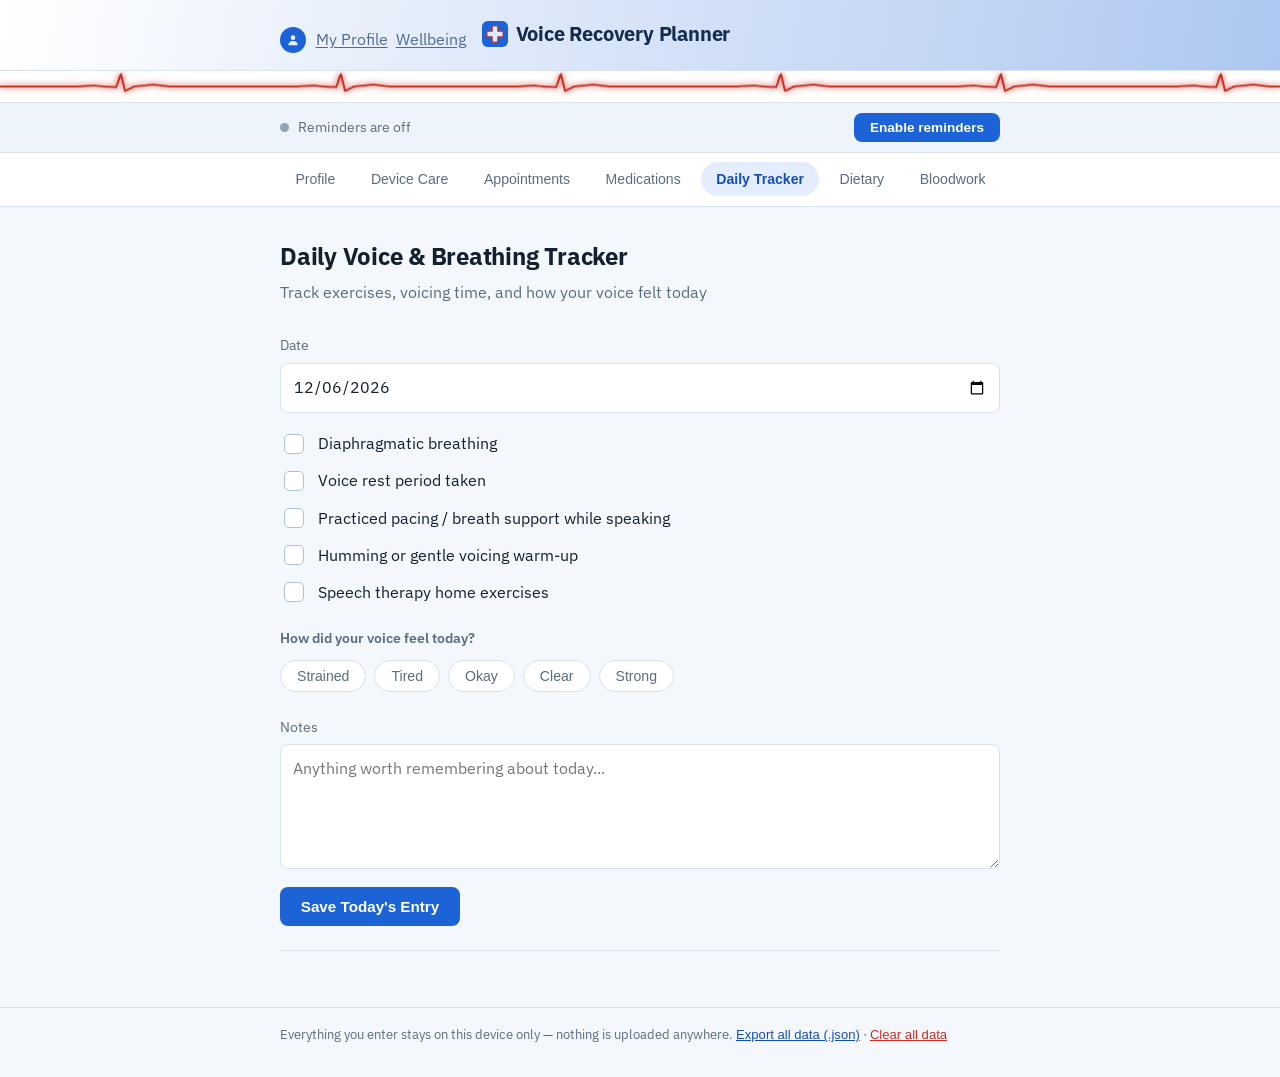
==== voice-recovery-planner/index.html @ 9cb88e2d "Remove personal name from header — this is a multi-user product Mirrors the same change in the stand" ====
<!doctype html>
<html lang="en">
<head>
<meta charset="UTF-8">
<meta name="viewport" content="width=device-width, initial-scale=1.0">
<title>Voice Recovery Planner</title>
<meta name="description" content="A daily companion app for life after laryngectomy — voice tracking, device care, appointments, medications, and recovery milestones.">
<link rel="icon" type="image/svg+xml" href="favicon.svg">
<link rel="preconnect" href="https://fonts.googleapis.com">
<link rel="preconnect" href="https://fonts.gstatic.com" crossorigin>
<link href="https://fonts.googleapis.com/css2?family=IBM+Plex+Mono:wght@400;500;600&family=IBM+Plex+Sans:wght@400;500;600;700&display=swap" rel="stylesheet">
<link rel="stylesheet" href="style.css?v=16">
</head>
<body>

<header class="app-header">
  <div class="wrap">
    <div class="profile-lockup">
      <button class="avatar profile-nav-link" data-jump="profile" aria-label="My Profile">
        <svg width="14" height="14" viewBox="0 0 24 24" aria-hidden="true">
          <circle cx="12" cy="8" r="4" fill="currentColor"/>
          <path d="M4,21 C4,16 7.5,13.5 12,13.5 C16.5,13.5 20,16 20,21" fill="currentColor"/>
        </svg>
      </button>
      <nav class="profile-nav">
        <button class="profile-nav-link" data-jump="profile">My Profile</button>
        <button class="profile-nav-link" data-jump="wellbeing">Wellbeing</button>
      </nav>
    </div>
    <span class="logo-lockup">
      <svg width="26" height="26" viewBox="0 0 64 64" aria-hidden="true">
        <rect width="64" height="64" rx="14" fill="var(--accent)"/>
        <path d="M25,12 H39 V25 H52 V39 H39 V52 H25 V39 H12 V25 H25 Z"
              fill="#ffffff" stroke="var(--heartbeat)" stroke-width="3" stroke-linejoin="round"/>
      </svg>
      <span class="title">Voice Recovery Planner</span>
    </span>
  </div>
</header>
<canvas id="ecg-canvas"></canvas>

<div class="reminders-bar">
  <div class="wrap">
    <span class="status-line">
      <span id="reminders-dot" class="status-dot"></span>
      <span id="reminders-status">Reminders are off</span>
    </span>
    <button id="reminders-toggle" class="save-btn small">Enable reminders</button>
  </div>
</div>

<nav class="tabs">
  <div class="wrap tabs-scroll">
    <button class="tab" data-tab="profile">Profile</button>
    <button class="tab" data-tab="device">Device Care</button>
    <button class="tab" data-tab="appointments">Appointments</button>
    <button class="tab" data-tab="medications">Medications</button>
    <button class="tab active" data-tab="daily">Daily Tracker</button>
    <button class="tab" data-tab="dietary">Dietary</button>
    <button class="tab" data-tab="bloodwork">Bloodwork</button>
    <button class="tab" data-tab="journal">Symptom Journal</button>
    <button class="tab" data-tab="wellbeing">Wellbeing</button>
    <button class="tab" data-tab="milestones">Milestones</button>
    <button class="tab" data-tab="caregiver">Caregiver Log</button>
    <button class="tab" data-tab="tracking">Tracking</button>
  </div>
</nav>

<main class="wrap">

  <!-- PROFILE -->
  <section id="profile" class="panel">
    <h2>Profile</h2>
    <p class="subtitle">Background info worth having on hand — for new providers, or for you to look back on</p>

    <label class="field">Name <span class="field-optional">(optional — only used on the printed report)</span>
      <input type="text" id="profile-name" placeholder="Your name">
    </label>

    <p class="field-label">What led to your voice loss?</p>
    <div class="pill-group" id="profile-cause" data-group="profile-cause">
      <button data-value="Total Laryngectomy">Total Laryngectomy</button>
      <button data-value="Partial Laryngectomy">Partial Laryngectomy</button>
      <button data-value="Tracheostomy only">Tracheostomy only</button>
      <button data-value="Vocal Cord Paralysis">Vocal Cord Paralysis</button>
      <button data-value="Glossectomy / Oral Cancer Surgery">Glossectomy / Oral Cancer Surgery</button>
      <button data-value="ALS / Neurological">ALS / Neurological</button>
      <button data-value="Other">Other</button>
    </div>

    <label class="field">Diagnosis date
      <input type="date" id="profile-diagnosis-date">
    </label>
    <label class="field">Surgery / procedure date
      <input type="date" id="profile-surgery-date">
    </label>
    <label class="field">Tracheostomy date <span class="field-optional">(if different from surgery date)</span>
      <input type="date" id="profile-tracheostomy-date">
    </label>

    <p class="field-label">Current primary way you communicate</p>
    <div class="pill-group" id="profile-communication" data-group="profile-communication">
      <button data-value="Voice device (TEP)">Voice device (TEP)</button>
      <button data-value="Electrolarynx">Electrolarynx</button>
      <button data-value="Esophageal Speech">Esophageal Speech</button>
      <button data-value="ASL">ASL</button>
      <button data-value="Writing / notes app">Writing / notes app</button>
      <button data-value="Text-to-speech app">Text-to-speech app</button>
      <button data-value="Gestures">Gestures</button>
      <button data-value="Still learning">Still learning</button>
      <button data-value="Other">Other</button>
    </div>

    <label class="field">ENT / surgeon name &amp; phone
      <input type="text" id="profile-ent" placeholder="Dr. name, phone number">
    </label>
    <label class="field">Speech-language pathologist (SLP) name &amp; phone
      <input type="text" id="profile-slp" placeholder="Name, phone number">
    </label>
    <label class="field">Anything else your care team should know
      <textarea id="profile-notes" rows="4" placeholder="Allergies, other conditions, anything a new provider should know right away..."></textarea>
    </label>
    <button class="save-btn" data-save="profile">Save Profile</button>
  </section>

  <!-- DAILY VOICE & BREATHING TRACKER -->
  <section id="daily" class="panel active">
    <h2>Daily Voice &amp; Breathing Tracker</h2>
    <p class="subtitle">Track exercises, voicing time, and how your voice felt today</p>
    <label class="field">Date
      <input type="date" id="daily-date">
    </label>
    <div class="checklist" id="daily-checklist">
      <label><input type="checkbox" data-key="daily-diaphragmatic"> Diaphragmatic breathing</label>
      <label><input type="checkbox" data-key="daily-restperiod"> Voice rest period taken</label>
      <label><input type="checkbox" data-key="daily-pacing"> Practiced pacing / breath support while speaking</label>
      <label><input type="checkbox" data-key="daily-humming"> Humming or gentle voicing warm-up</label>
      <label><input type="checkbox" data-key="daily-therapy"> Speech therapy home exercises</label>
    </div>
    <p class="field-label">How did your voice feel today?</p>
    <div class="pill-group" id="daily-scale" data-group="daily-feel">
      <button data-value="Strained">Strained</button>
      <button data-value="Tired">Tired</button>
      <button data-value="Okay">Okay</button>
      <button data-value="Clear">Clear</button>
      <button data-value="Strong">Strong</button>
    </div>
    <label class="field">Notes
      <textarea id="daily-notes" rows="4" placeholder="Anything worth remembering about today..."></textarea>
    </label>
    <button class="save-btn" data-save="daily">Save Today's Entry</button>
    <div class="history" id="daily-history"></div>
  </section>

  <!-- DEVICE CARE SCHEDULE -->
  <section id="device" class="panel">
    <h2>Voice Device Care Schedule</h2>
    <p class="subtitle">Daily cleaning, weekly refurbishing, and resupply — never miss a step</p>

    <p class="field-label">Which device(s) do you use?</p>
    <div class="checklist" id="device-type-checklist">
      <label><input type="checkbox" data-key="devicetype-laryngectomy"> Laryngectomy (stoma / HME)</label>
      <label><input type="checkbox" data-key="devicetype-tep"> TEP (voice prosthesis)</label>
      <label><input type="checkbox" data-key="devicetype-avavoice"> Ava Voice</label>
      <label><input type="checkbox" data-key="devicetype-mira"> Mira</label>
    </div>

    <div class="card">
      <h3>Today</h3>
      <label><input type="checkbox" id="device-cleaned-today"> Cleaned overnight (before bed)</label>
    </div>

    <div class="card">
      <h3>This Week</h3>
      <div class="week-grid" id="device-week"></div>
    </div>

    <div class="card">
      <h3>Every 6 Months</h3>
      <label class="field">Last resupply ordered
        <input type="date" id="device-last-resupply">
      </label>
      <label class="field">Next resupply due
        <input type="date" id="device-next-resupply">
      </label>
    </div>

    <div class="card">
      <h3>Membrane Replacement (Ava Voice / Mira)</h3>
      <label class="field">Last replaced
        <input type="date" id="device-last-membrane">
      </label>
      <label class="field">Next due
        <input type="date" id="device-next-membrane">
      </label>
    </div>

    <div class="card">
      <h3>Unit Replacement (Ava Voice / Mira)</h3>
      <label class="field">Last replaced
        <input type="date" id="device-last-unit">
      </label>
      <label class="field">Next due
        <input type="date" id="device-next-unit">
      </label>
    </div>

    <label class="field">Device issue notes
      <textarea id="device-notes" rows="4" placeholder="Any issues with the device this week..."></textarea>
    </label>
    <button class="save-btn" data-save="device">Save</button>
  </section>

  <!-- DIETARY -->
  <section id="dietary" class="panel">
    <h2>Dietary</h2>
    <p class="subtitle">Track how you're getting nutrition today — by mouth, feeding tube, or IV</p>
    <label class="field">Date
      <input type="date" id="dietary-date">
    </label>
    <p class="field-label">Feeding method today</p>
    <div class="checklist" id="dietary-checklist">
      <label><input type="checkbox" data-key="dietary-mouth"> Feeding by mouth</label>
      <label><input type="checkbox" data-key="dietary-tube"> Feeding tube</label>
      <label><input type="checkbox" data-key="dietary-iv"> IV</label>
    </div>
    <label class="field">Notes (what/how much, tolerance, any issues)
      <textarea id="dietary-notes" rows="4" placeholder="What you ate or how feeding went today..."></textarea>
    </label>
    <button class="save-btn" data-save="dietary">Save Today's Entry</button>
    <div class="history" id="dietary-history"></div>
  </section>

  <!-- BLOODWORK -->
  <section id="bloodwork" class="panel">
    <h2>Bloodwork Tracking</h2>
    <p class="subtitle">Focused on anemia and vitamin/mineral/kidney (renal) function</p>
    <p class="field-label">Common tests worth asking your doctor about</p>
    <div class="checklist" id="bloodwork-checklist">
      <label><input type="checkbox" data-key="bloodwork-hgb"> Hemoglobin / Hematocrit (anemia)</label>
      <label><input type="checkbox" data-key="bloodwork-iron"> Iron / Ferritin</label>
      <label><input type="checkbox" data-key="bloodwork-b12"> Vitamin B12 / Folate</label>
      <label><input type="checkbox" data-key="bloodwork-vitd"> Vitamin D</label>
      <label><input type="checkbox" data-key="bloodwork-calcmag"> Calcium / Magnesium / Zinc</label>
      <label><input type="checkbox" data-key="bloodwork-renal"> Creatinine / eGFR / BUN (kidney/renal function)</label>
      <label><input type="checkbox" data-key="bloodwork-electrolytes"> Potassium / Sodium</label>
    </div>
    <table class="log-table" id="bloodwork-table">
      <thead><tr><th>Date</th><th>Test</th><th>Result</th><th>Normal range</th><th>Notes</th><th></th></tr></thead>
      <tbody></tbody>
    </table>
    <button class="add-row-btn" data-add="bloodwork">+ Add result</button>
  </section>

  <!-- APPOINTMENTS -->
  <section id="appointments" class="panel">
    <h2>Appointment Tracker</h2>
    <p class="subtitle">ENT, oncology, speech-language pathology, and primary care</p>
    <table class="log-table" id="appointments-table">
      <thead><tr><th>Date</th><th>Provider / Type</th><th>Reason</th><th>Follow-up?</th><th></th></tr></thead>
      <tbody></tbody>
    </table>
    <button class="add-row-btn" data-add="appointments">+ Add appointment</button>
  </section>

  <!-- MEDICATIONS -->
  <section id="medications" class="panel">
    <h2>Medication Log</h2>
    <p class="subtitle">Track what you take, when, and any side effects</p>
    <table class="log-table" id="medications-table">
      <thead><tr><th>Medication</th><th>Dose</th><th>Time</th><th>Taken</th><th>Notes</th><th></th></tr></thead>
      <tbody></tbody>
    </table>
    <button class="add-row-btn" data-add="medications">+ Add medication</button>
  </section>

  <!-- SYMPTOM JOURNAL -->
  <section id="journal" class="panel">
    <h2>Symptom &amp; Side-Effect Journal</h2>
    <p class="subtitle">One entry per day — track what you notice and how it changes</p>
    <label class="field">Date
      <input type="date" id="journal-date">
    </label>
    <label class="field">What did you notice?
      <textarea id="journal-noticed" rows="3"></textarea>
    </label>
    <p class="field-label">Severity</p>
    <div class="pill-group" id="journal-severity" data-group="journal-severity">
      <button data-value="Mild">Mild</button>
      <button data-value="Moderate">Moderate</button>
      <button data-value="Concerning">Concerning</button>
      <button data-value="Call the doctor">Call the doctor</button>
    </div>
    <label class="field">What helped?
      <textarea id="journal-helped" rows="3"></textarea>
    </label>
    <p class="field-label">Red flags to watch for (per your care team's guidance)</p>
    <div class="checklist">
      <label><input type="checkbox" data-key="journal-flag-1"> Fever, unusual pain, or swelling around the stoma</label>
      <label><input type="checkbox" data-key="journal-flag-2"> Sudden change in breathing or difficulty clearing secretions</label>
      <label><input type="checkbox" data-key="journal-flag-3"> Signs of infection or bleeding</label>
    </div>
    <button class="save-btn" data-save="journal">Save Entry</button>
    <div class="history" id="journal-history"></div>
  </section>

  <!-- WELLBEING -->
  <section id="wellbeing" class="panel">
    <h2>Emotional Wellbeing</h2>
    <p class="subtitle">Whatever led here — an accident, cancer, or anything else — adjusting to a new voice or a new life is part of recovery too</p>

    <div class="resource-card">
      <h3>If you're in crisis right now</h3>
      <ul>
        <li><strong>Call or text 988</strong> — Suicide &amp; Crisis Lifeline, free and available 24/7. Texting works when speaking is hard.</li>
        <li><strong>Text HOME to 741741</strong> — Crisis Text Line, 24/7, text-only.</li>
        <li><strong>Call 911</strong> or go to your nearest ER for a medical emergency.</li>
      </ul>
      <h3>More support</h3>
      <ul>
        <li>American Cancer Society 24/7 Helpline — 1-800-227-2345</li>
        <li>CancerCare (free counseling &amp; support groups) — 1-800-813-4673</li>
        <li>NAMI HelpLine (mental health, any cause) — 1-800-950-6264</li>
        <li>WebWhispers — free online community for laryngectomees (webwhispers.org)</li>
        <li>SPOHNC — Support for People with Oral and Head and Neck Cancer (spohnc.org)</li>
      </ul>
      <p class="resource-note">This app doesn't replace professional care. If you're worried, reach out to your care team or one of the resources above.</p>
    </div>

    <label class="field">Date
      <input type="date" id="wellbeing-date">
    </label>

    <p class="field-label">Overall mood today</p>
    <div class="pill-group" id="wellbeing-mood" data-group="wellbeing-mood">
      <button data-value="Struggling">Struggling</button>
      <button data-value="Low">Low</button>
      <button data-value="Okay">Okay</button>
      <button data-value="Good">Good</button>
      <button data-value="Strong">Strong</button>
    </div>

    <p class="field-label">What's weighing on you today?</p>
    <div class="checklist" id="wellbeing-weighing-checklist">
      <label><input type="checkbox" data-key="wellbeing-weighing-isolation"> Isolation or loneliness</label>
      <label><input type="checkbox" data-key="wellbeing-weighing-grief"> Grief about the changes</label>
      <label><input type="checkbox" data-key="wellbeing-weighing-anxiety"> Anxiety about health or scans</label>
      <label><input type="checkbox" data-key="wellbeing-weighing-communication"> Frustration communicating</label>
      <label><input type="checkbox" data-key="wellbeing-weighing-recurrence"> Fear of recurrence</label>
      <label><input type="checkbox" data-key="wellbeing-weighing-bodyimage"> Body image</label>
      <label><input type="checkbox" data-key="wellbeing-weighing-financial"> Financial stress</label>
      <label><input type="checkbox" data-key="wellbeing-weighing-sleep"> Sleep trouble</label>
      <label><input type="checkbox" data-key="wellbeing-weighing-relationship"> Relationship strain</label>
      <label><input type="checkbox" data-key="wellbeing-weighing-other"> Other</label>
    </div>

    <p class="field-label">What helped today?</p>
    <div class="checklist" id="wellbeing-helped-checklist">
      <label><input type="checkbox" data-key="wellbeing-helped-talked"> Talked with someone</label>
      <label><input type="checkbox" data-key="wellbeing-helped-group"> Support group</label>
      <label><input type="checkbox" data-key="wellbeing-helped-therapy"> Therapy or counseling</label>
      <label><input type="checkbox" data-key="wellbeing-helped-meditation"> Meditation or prayer</label>
      <label><input type="checkbox" data-key="wellbeing-helped-activity"> Physical activity</label>
      <label><input type="checkbox" data-key="wellbeing-helped-creative"> Creative outlet</label>
      <label><input type="checkbox" data-key="wellbeing-helped-rest"> Rest</label>
      <label><input type="checkbox" data-key="wellbeing-helped-outdoors"> Time outdoors</label>
      <label><input type="checkbox" data-key="wellbeing-helped-other"> Other</label>
    </div>

    <label class="field">One good thing about today
      <textarea id="wellbeing-good-thing" rows="2" placeholder="Even something small counts..."></textarea>
    </label>
    <label class="field">Notes
      <textarea id="wellbeing-notes" rows="4" placeholder="Whatever's on your mind..."></textarea>
    </label>

    <p class="field-label">Please check in with your care team or a crisis line above if you notice</p>
    <div class="checklist">
      <label><input type="checkbox" data-key="wellbeing-flag-1"> Thoughts of harming yourself or ending your life</label>
      <label><input type="checkbox" data-key="wellbeing-flag-2"> Overwhelming hopelessness</label>
      <label><input type="checkbox" data-key="wellbeing-flag-3"> Can't get out of bed or function day to day</label>
      <label><input type="checkbox" data-key="wellbeing-flag-4"> Using alcohol or drugs to cope</label>
      <label><input type="checkbox" data-key="wellbeing-flag-5"> Withdrawing from everyone</label>
    </div>

    <button class="save-btn" data-save="wellbeing">Save Entry</button>
    <div class="history" id="wellbeing-history"></div>
  </section>

  <!-- MILESTONES -->
  <section id="milestones" class="panel">
    <h2>Recovery Milestones</h2>
    <p class="subtitle">Recovery isn't linear — mark the wins, however small</p>
    <div class="milestone-list" id="milestone-list"></div>
  </section>

  <!-- CAREGIVER LOG -->
  <section id="caregiver" class="panel">
    <h2>Caregiver Communication Log</h2>
    <p class="subtitle">For the people around you — what works, what to try, what to avoid</p>
    <label class="field">Date
      <input type="date" id="caregiver-date">
    </label>
    <p class="field-label">Communication method used today</p>
    <div class="pill-group" id="caregiver-method" data-group="caregiver-method">
      <button data-value="Voice device">Voice device</button>
      <button data-value="TEP">TEP</button>
      <button data-value="Electrolarynx">Electrolarynx</button>
      <button data-value="Esophageal Speech">Esophageal Speech</button>
      <button data-value="ASL">ASL</button>
      <button data-value="Writing / notes app">Writing / notes app</button>
      <button data-value="Gestures">Gestures</button>
      <button data-value="Text-to-speech app">Text-to-speech app</button>
      <button data-value="Other">Other</button>
    </div>
    <label class="field">What worked well this week
      <textarea id="caregiver-worked" rows="3"></textarea>
    </label>
    <label class="field">What was frustrating or hard to communicate
      <textarea id="caregiver-hard" rows="3"></textarea>
    </label>
    <label class="field">One thing to try differently next week
      <textarea id="caregiver-try" rows="3"></textarea>
    </label>
    <button class="save-btn" data-save="caregiver">Save Entry</button>
    <div class="history" id="caregiver-history"></div>
  </section>

  <!-- TRACKING -->
  <section id="tracking" class="panel">
    <h2>Tracking &amp; Reports</h2>
    <p class="subtitle">A visual summary of everything you've logged — built to share with your SLP or care team</p>

    <div class="profile-summary" id="tracking-profile"></div>

    <div class="stat-tiles" id="tracking-stats"></div>

    <div class="chart-card">
      <h3>Voice quality — last 14 entries</h3>
      <div class="chart-wrap" id="chart-voice"></div>
      <details class="chart-table"><summary>View as table</summary><div id="chart-voice-table"></div></details>
    </div>

    <div class="chart-card">
      <h3>Emotional wellbeing — last 14 entries</h3>
      <div class="chart-wrap" id="chart-wellbeing"></div>
      <details class="chart-table"><summary>View as table</summary><div id="chart-wellbeing-table"></div></details>
    </div>

    <div class="chart-card">
      <h3>Medication adherence</h3>
      <div class="chart-wrap" id="chart-meds"></div>
      <details class="chart-table"><summary>View as table</summary><div id="chart-meds-table"></div></details>
    </div>

    <div class="chart-card">
      <h3>Symptom severity breakdown</h3>
      <div class="chart-wrap" id="chart-severity"></div>
      <details class="chart-table"><summary>View as table</summary><div id="chart-severity-table"></div></details>
    </div>

    <div class="chart-card">
      <h3>Recovery milestones progress</h3>
      <div class="chart-wrap" id="chart-milestones"></div>
      <details class="chart-table"><summary>View as table</summary><div id="chart-milestones-table"></div></details>
    </div>

    <button class="save-btn no-print" id="print-tracking-btn">Print / Save as PDF for your care team</button>
  </section>

</main>

<footer class="app-footer">
  <div class="wrap">
    <p>Everything you enter stays on this device only — nothing is uploaded anywhere.
      <button id="export-btn" class="link-btn">Export all data (.json)</button> ·
      <button id="clear-btn" class="link-btn danger">Clear all data</button>
    </p>
  </div>
</footer>

<script src="ecg.js"></script>
<script src="reminders.js"></script>
<script src="app.js"></script>
<script src="tracking.js"></script>
</body>
</html>
---- voice-recovery-planner/style.css ----
/* ============================================================
   Voice Recovery Planner — clinical patient-app design system
   Grounded in real reference patterns (Apple Health, MyChart,
   Philips/Masimo/Tandem device UI): crisp whites + cool blues,
   a single purposeful accent, color as information not ornament,
   generous plain-language typography, no decorative animation.
   ============================================================ */

:root {
  /* grounds: crisp white, cool light-blue tint */
  --bg: #f4f8fc;
  --panel: #ffffff;
  --panel-raised: #eef4fb;

  /* ink */
  --ink: #12202f;
  --ink-muted: #5a6d80;
  --ink-faint: #93a3b3;

  /* structure */
  --border: #d7e2ee;
  --border-strong: #aec2d6;

  /* accent: single clinical blue, used purposefully */
  --accent: #1b63d6;
  --accent-strong: #144fb0;
  --accent-soft: #e4edfb;
  --accent-glow: rgba(27, 99, 214, 0.4);
  --on-accent: #ffffff;

  /* semantic status — reserved for real state, not decoration */
  --ok: #1b63d6;
  --warn: #b5750f;
  --crit: #c62f22;

  --font-display: "IBM Plex Sans", -apple-system, BlinkMacSystemFont, sans-serif;
  --font-mono: "IBM Plex Mono", ui-monospace, "SF Mono", Menlo, monospace;

  --radius: 10px;

  /* heartbeat mark: fixed red, independent of the interactive accent color,
     always on — this app does not follow system dark mode. */
  --heartbeat: #c62f22;
}

* { box-sizing: border-box; }

::selection {
  background: var(--accent-soft);
  color: var(--ink);
}

body {
  margin: 0;
  font-family: var(--font-display);
  background: var(--bg);
  color: var(--ink);
  line-height: 1.6;
  -webkit-font-smoothing: antialiased;
}

a { color: var(--accent-strong); }

.wrap {
  max-width: 760px;
  margin: 0 auto;
  padding: 0 1.25rem;
}

/* ---------- header ---------- */

.app-header {
  position: relative;
  border-bottom: 1px solid var(--border);
  padding: 1.1rem 0;
  background: var(--panel);
  overflow: hidden;
}

.app-header::after {
  content: "";
  position: absolute;
  inset: 0;
  background: linear-gradient(
    100deg,
    transparent 0%,
    var(--accent-glow) 45%,
    transparent 60%
  );
  background-size: 250% 100%;
  animation: shimmer 10s ease-in-out infinite;
  pointer-events: none;
}

#ecg-canvas {
  display: block;
  width: 100%;
  height: 32px;
  background: var(--panel);
  border-bottom: 1px solid var(--border);
}

@media (prefers-reduced-motion: reduce) {
  .app-header::after { animation: none; }
}

@keyframes shimmer {
  0%, 100% { background-position: 120% 0; }
  50% { background-position: -20% 0; }
}

.app-header .wrap {
  position: relative;
  display: flex;
  align-items: baseline;
  gap: 1rem;
  flex-wrap: wrap;
}

.profile-lockup {
  display: inline-flex;
  align-items: center;
  gap: 0.6rem;
}

.avatar {
  display: inline-flex;
  align-items: center;
  justify-content: center;
  width: 26px;
  height: 26px;
  border-radius: 50%;
  background: var(--accent);
  border: none;
  cursor: pointer;
  flex-shrink: 0;
  padding: 0;
}

.profile-nav {
  display: inline-flex;
  align-items: center;
  gap: 0.5rem;
}

.profile-nav-link {
  background: none;
  border: none;
  color: var(--ink-muted);
  font-size: 0.82rem;
  cursor: pointer;
  padding: 0;
  font: inherit;
  text-decoration: underline;
  text-underline-offset: 2px;
}

.profile-nav-link:hover {
  color: var(--accent-strong);
}

.avatar.profile-nav-link,
.avatar.profile-nav-link:hover {
  background: var(--accent);
  color: var(--on-accent);
  text-decoration: none;
}

.avatar.profile-nav-link:hover {
  background: var(--accent-strong);
}

.logo-lockup {
  display: inline-flex;
  align-items: center;
  gap: 0.5rem;
}

.title {
  font-weight: 700;
  font-size: 1.25rem;
  letter-spacing: -0.01em;
}

/* ---------- reminders bar ---------- */

.reminders-bar {
  background: var(--panel-raised);
  border-bottom: 1px solid var(--border);
}

.reminders-bar .wrap {
  display: flex;
  align-items: center;
  justify-content: space-between;
  gap: 1rem;
  padding: 0.6rem 1.25rem;
  flex-wrap: wrap;
}

.status-line {
  display: inline-flex;
  align-items: center;
  gap: 0.55rem;
}

.status-dot {
  width: 9px;
  height: 9px;
  border-radius: 50%;
  background: var(--ink-faint);
  flex-shrink: 0;
}

.status-dot.active {
  background: var(--accent);
}

#reminders-status {
  font-size: 0.85rem;
  color: var(--ink-muted);
}

/* ---------- tabs ---------- */

.tabs {
  border-bottom: 1px solid var(--border);
  background: var(--panel);
  position: sticky;
  top: 0;
  z-index: 5;
}

.tabs-scroll {
  display: flex;
  gap: 0.3rem;
  overflow-x: auto;
  padding: 0.6rem 1.25rem;
}

.tab {
  flex: 0 0 auto;
  border: 1px solid transparent;
  background: transparent;
  color: var(--ink-muted);
  font-size: 0.88rem;
  font-weight: 500;
  padding: 0.5rem 0.9rem;
  border-radius: 999px;
  cursor: pointer;
  white-space: nowrap;
  transition: color 0.15s, background 0.15s;
}

.tab:hover {
  color: var(--ink);
  background: var(--panel-raised);
}

.tab.active {
  background: var(--accent-soft);
  color: var(--accent-strong);
  font-weight: 600;
}

/* ---------- content ---------- */

main.wrap {
  padding-top: 1.85rem;
  padding-bottom: 2.5rem;
}

.panel { display: none; }
.panel.active { display: block; }

.panel h2 {
  margin: 0 0 0.3rem;
  font-size: 1.5rem;
  letter-spacing: -0.01em;
  text-wrap: balance;
}

.subtitle {
  color: var(--ink-muted);
  margin: 0 0 1.75rem;
  max-width: 46ch;
}

.field-optional {
  font-weight: 400;
  color: var(--ink-faint);
}

.field {
  display: block;
  margin-bottom: 1.1rem;
  font-size: 0.9rem;
  color: var(--ink-muted);
}

.field input, .field textarea {
  display: block;
  width: 100%;
  margin-top: 0.4rem;
  padding: 0.65rem 0.75rem;
  border: 1px solid var(--border);
  border-radius: 8px;
  background: var(--panel);
  color: var(--ink);
  font: inherit;
  font-size: 1rem;
}

.field input[type="date"] {
  font-variant-numeric: tabular-nums;
}

.field input:focus, .field textarea:focus {
  outline: none;
  border-color: var(--accent);
  box-shadow: 0 0 0 3px var(--accent-soft);
}

.field-label {
  font-size: 0.85rem;
  font-weight: 600;
  color: var(--ink-muted);
  margin: 0 0 0.65rem;
}

/* ---------- checklists ---------- */

.checklist {
  display: flex;
  flex-direction: column;
  gap: 0.7rem;
  margin-bottom: 1.4rem;
}

.checklist label {
  display: flex;
  align-items: center;
  gap: 0.7rem;
  font-size: 0.98rem;
}

input[type="checkbox"] {
  appearance: none;
  -webkit-appearance: none;
  width: 20px;
  height: 20px;
  min-width: 20px;
  border: 1.5px solid var(--border-strong);
  border-radius: 5px;
  background: var(--panel);
  cursor: pointer;
  position: relative;
  transition: border-color 0.15s, background 0.15s;
}

input[type="checkbox"]:hover { border-color: var(--accent); }

input[type="checkbox"]:checked {
  background: var(--accent);
  border-color: var(--accent);
}

input[type="checkbox"]:checked::after {
  content: "";
  position: absolute;
  left: 6px;
  top: 2px;
  width: 5px;
  height: 10px;
  border: solid var(--on-accent);
  border-width: 0 2px 2px 0;
  transform: rotate(45deg);
}

/* ---------- pills: single-select ---------- */

.pill-group {
  display: flex;
  flex-wrap: wrap;
  gap: 0.5rem;
  margin-bottom: 1.4rem;
}

.pill-group button {
  border: 1px solid var(--border);
  background: var(--panel);
  color: var(--ink-muted);
  padding: 0.45rem 1rem;
  border-radius: 999px;
  font-size: 0.88rem;
  cursor: pointer;
  transition: border-color 0.15s, color 0.15s, background 0.15s;
}

.pill-group button:hover { border-color: var(--accent); color: var(--ink); }

.pill-group button.selected {
  background: var(--accent);
  color: var(--on-accent);
  border-color: var(--accent);
  font-weight: 600;
}

/* ---------- buttons ---------- */

.save-btn, .add-row-btn {
  background: var(--accent);
  color: var(--on-accent);
  border: none;
  padding: 0.7rem 1.3rem;
  border-radius: 8px;
  font-size: 0.95rem;
  font-weight: 600;
  cursor: pointer;
  margin-bottom: 1.5rem;
  transition: background 0.15s, transform 0.05s;
}

.save-btn:hover, .add-row-btn:hover {
  background: var(--accent-strong);
}

.save-btn:active, .add-row-btn:active { transform: translateY(1px); }

.save-btn.small {
  margin-bottom: 0;
  padding: 0.45rem 1rem;
  font-size: 0.85rem;
}

/* ---------- cards ---------- */

.card {
  background: var(--panel);
  border: 1px solid var(--border);
  border-radius: var(--radius);
  padding: 1.1rem 1.3rem;
  margin-bottom: 1.25rem;
}

.card h3 {
  margin-top: 0;
  font-size: 1rem;
  font-weight: 600;
  color: var(--ink);
}

/* ---------- resource / crisis-support card ---------- */

.resource-card {
  background: var(--accent-soft);
  border: 1px solid var(--border);
  border-left: 4px solid var(--accent);
  border-radius: var(--radius);
  padding: 1.1rem 1.3rem;
  margin-bottom: 1.5rem;
}

.resource-card h3 {
  margin: 0 0 0.5rem;
  font-size: 0.95rem;
  font-weight: 700;
  color: var(--accent-strong);
}

.resource-card h3:not(:first-child) {
  margin-top: 1rem;
}

.resource-card ul {
  margin: 0;
  padding-left: 1.2rem;
}

.resource-card li {
  margin-bottom: 0.4rem;
  font-size: 0.92rem;
}

.resource-note {
  margin: 0.85rem 0 0;
  font-size: 0.8rem;
  color: var(--ink-muted);
  font-style: italic;
}

.week-grid {
  display: grid;
  grid-template-columns: repeat(7, 1fr);
  gap: 0.5rem;
  text-align: center;
}

.week-grid .day {
  display: flex;
  flex-direction: column;
  align-items: center;
  gap: 0.4rem;
  font-size: 0.75rem;
  color: var(--ink-muted);
}

.week-grid input[type="checkbox"] {
  width: 22px;
  height: 22px;
}

.week-grid input[type="checkbox"]:checked::after {
  left: 7px;
  top: 3px;
}

/* ---------- tables ---------- */

table.log-table {
  width: 100%;
  border-collapse: collapse;
  margin-bottom: 1rem;
  font-size: 0.9rem;
}

table.log-table th {
  text-align: left;
  background: var(--panel-raised);
  color: var(--ink-muted);
  padding: 0.6rem 0.55rem;
  font-size: 0.78rem;
  font-weight: 600;
}

table.log-table td {
  border: 1px solid var(--border);
  padding: 0.3rem;
}

table.log-table input {
  width: 100%;
  border: none;
  background: transparent;
  color: var(--ink);
  font: inherit;
  padding: 0.4rem;
}

table.log-table input[type="date"],
table.log-table input:not([type]),
table.log-table input[type="text"] {
  font-variant-numeric: tabular-nums;
}

table.log-table input:focus {
  outline: 1px solid var(--accent);
  border-radius: 3px;
}

table.log-table input[type="checkbox"] {
  width: 18px;
  height: 18px;
}

.row-remove {
  background: none;
  border: none;
  color: var(--crit);
  cursor: pointer;
  font-size: 1.05rem;
}

/* ---------- milestones ---------- */

.milestone-list {
  display: flex;
  flex-direction: column;
  gap: 0.75rem;
}

.milestone-item {
  display: flex;
  align-items: center;
  gap: 0.8rem;
  background: var(--panel);
  border: 1px solid var(--border);
  border-radius: var(--radius);
  padding: 0.8rem 1rem;
}

.milestone-item:has(input:checked) {
  background: var(--accent-soft);
  border-color: var(--accent);
}

.milestone-item input[type="checkbox"] {
  width: 22px;
  height: 22px;
  flex-shrink: 0;
}

.milestone-item .label {
  flex: 1;
  font-size: 0.96rem;
}

.milestone-item input[type="date"] {
  border: 1px solid var(--border);
  background: var(--panel);
  color: var(--ink-muted);
  border-radius: 6px;
  padding: 0.35rem 0.55rem;
  font-size: 0.82rem;
  font-variant-numeric: tabular-nums;
}

/* ---------- history entries ---------- */

.history {
  border-top: 1px solid var(--border);
  padding-top: 1rem;
}

.history-entry {
  background: var(--panel);
  border: 1px solid var(--border);
  border-radius: var(--radius);
  padding: 0.85rem 1.1rem;
  margin-bottom: 0.75rem;
  font-size: 0.92rem;
}

.history-entry .entry-date {
  font-weight: 700;
  font-size: 0.85rem;
  color: var(--accent-strong);
  margin-bottom: 0.3rem;
  font-variant-numeric: tabular-nums;
}

/* ---------- footer ---------- */

.app-footer {
  border-top: 1px solid var(--border);
  padding: 1rem 0 2rem;
}

.app-footer p {
  color: var(--ink-muted);
  font-size: 0.82rem;
  margin: 0;
}

.link-btn {
  background: none;
  border: none;
  color: var(--accent-strong);
  cursor: pointer;
  font-size: 0.82rem;
  padding: 0;
  text-decoration: underline;
}

.link-btn.danger {
  color: var(--crit);
}

/* ---------- tracking: profile summary ---------- */

.profile-summary {
  background: var(--panel);
  border: 1px solid var(--border);
  border-radius: var(--radius);
  padding: 1.1rem 1.3rem;
  margin-bottom: 1.25rem;
}

.profile-summary h3 {
  margin: 0 0 0.9rem;
  font-size: 1rem;
  font-weight: 600;
  color: var(--ink);
}

.profile-summary-grid {
  display: grid;
  grid-template-columns: repeat(auto-fit, minmax(180px, 1fr));
  gap: 0.75rem 1.5rem;
}

.profile-summary-item {
  display: flex;
  flex-direction: column;
  gap: 0.2rem;
}

.profile-summary-label {
  font-size: 0.75rem;
  color: var(--ink-muted);
}

.profile-summary-value {
  font-size: 0.95rem;
  color: var(--ink);
  font-weight: 500;
}

/* ---------- tracking: stat tiles ---------- */

.stat-tiles {
  display: grid;
  grid-template-columns: repeat(auto-fit, minmax(150px, 1fr));
  gap: 0.75rem;
  margin-bottom: 1.5rem;
}

.stat-tile {
  display: flex;
  flex-direction: column;
  gap: 0.35rem;
  background: var(--panel);
  border: 1px solid var(--border);
  border-radius: var(--radius);
  padding: 0.9rem 1rem;
}

.stat-label {
  font-size: 0.78rem;
  color: var(--ink-muted);
}

.stat-value {
  font-size: 1.6rem;
  font-weight: 600;
  color: var(--ink);
}

/* ---------- tracking: chart cards ---------- */

.chart-card {
  background: var(--panel);
  border: 1px solid var(--border);
  border-radius: var(--radius);
  padding: 1.1rem 1.3rem;
  margin-bottom: 1.25rem;
}

.chart-card h3 {
  margin: 0 0 0.9rem;
  font-size: 1rem;
  font-weight: 600;
  color: var(--ink);
}

.chart-wrap {
  position: relative;
}

.chart-svg {
  display: block;
  width: 100%;
  height: auto;
}

.chart-grid {
  stroke: var(--border);
  stroke-width: 1;
}

.chart-tick, .chart-axis-label {
  fill: var(--ink-faint);
  font-size: 8px;
  font-family: var(--font-display);
}

.bar-mark { cursor: pointer; }
.bar-mark rect { transition: opacity 0.1s; }
.bar-mark:hover rect, .bar-mark.mark-hover rect, .bar-mark:focus rect {
  opacity: 0.75;
}
.bar-mark:focus { outline: none; }

.donut-svg { width: 160px; max-width: 100%; height: auto; margin: 0 auto; display: block; }

.donut-slice { cursor: pointer; transition: opacity 0.1s; }
.donut-slice:hover, .donut-slice.mark-hover, .donut-slice:focus {
  opacity: 0.8;
  outline: none;
}

.donut-center-value {
  font-size: 20px;
  font-weight: 700;
  fill: var(--ink);
  font-family: var(--font-display);
}

.donut-center-label {
  font-size: 8px;
  fill: var(--ink-faint);
  font-family: var(--font-display);
}

.chart-legend {
  display: flex;
  flex-wrap: wrap;
  justify-content: center;
  gap: 0.6rem 1.1rem;
  margin-top: 0.9rem;
}

.legend-item {
  display: inline-flex;
  align-items: center;
  gap: 0.4rem;
  font-size: 0.82rem;
  color: var(--ink-muted);
}

.legend-swatch {
  width: 10px;
  height: 10px;
  border-radius: 2px;
  flex-shrink: 0;
}

.chart-tooltip {
  position: absolute;
  transform: translate(-50%, -100%);
  background: var(--ink);
  color: #ffffff;
  font-size: 0.78rem;
  padding: 0.35rem 0.6rem;
  border-radius: 6px;
  white-space: nowrap;
  pointer-events: none;
  opacity: 0;
  transition: opacity 0.1s;
  z-index: 10;
}

.chart-tooltip.visible { opacity: 1; }

.chart-empty {
  color: var(--ink-muted);
  font-size: 0.9rem;
  padding: 1.5rem 0;
  text-align: center;
}

.chart-table {
  margin-top: 0.75rem;
}

.chart-table summary {
  font-size: 0.82rem;
  color: var(--accent-strong);
  cursor: pointer;
}

.chart-data-table {
  margin-top: 0.6rem;
  margin-bottom: 0;
}

/* ---------- print (for sharing the Tracking page) ---------- */

@media print {
  .app-header, #ecg-canvas, .reminders-bar, .tabs, .app-footer, .no-print {
    display: none !important;
  }
  main.wrap { padding-top: 0; }
  .panel { display: none !important; }
  #tracking.panel { display: block !important; }
  .chart-card, .stat-tile, .profile-summary { break-inside: avoid; }
}
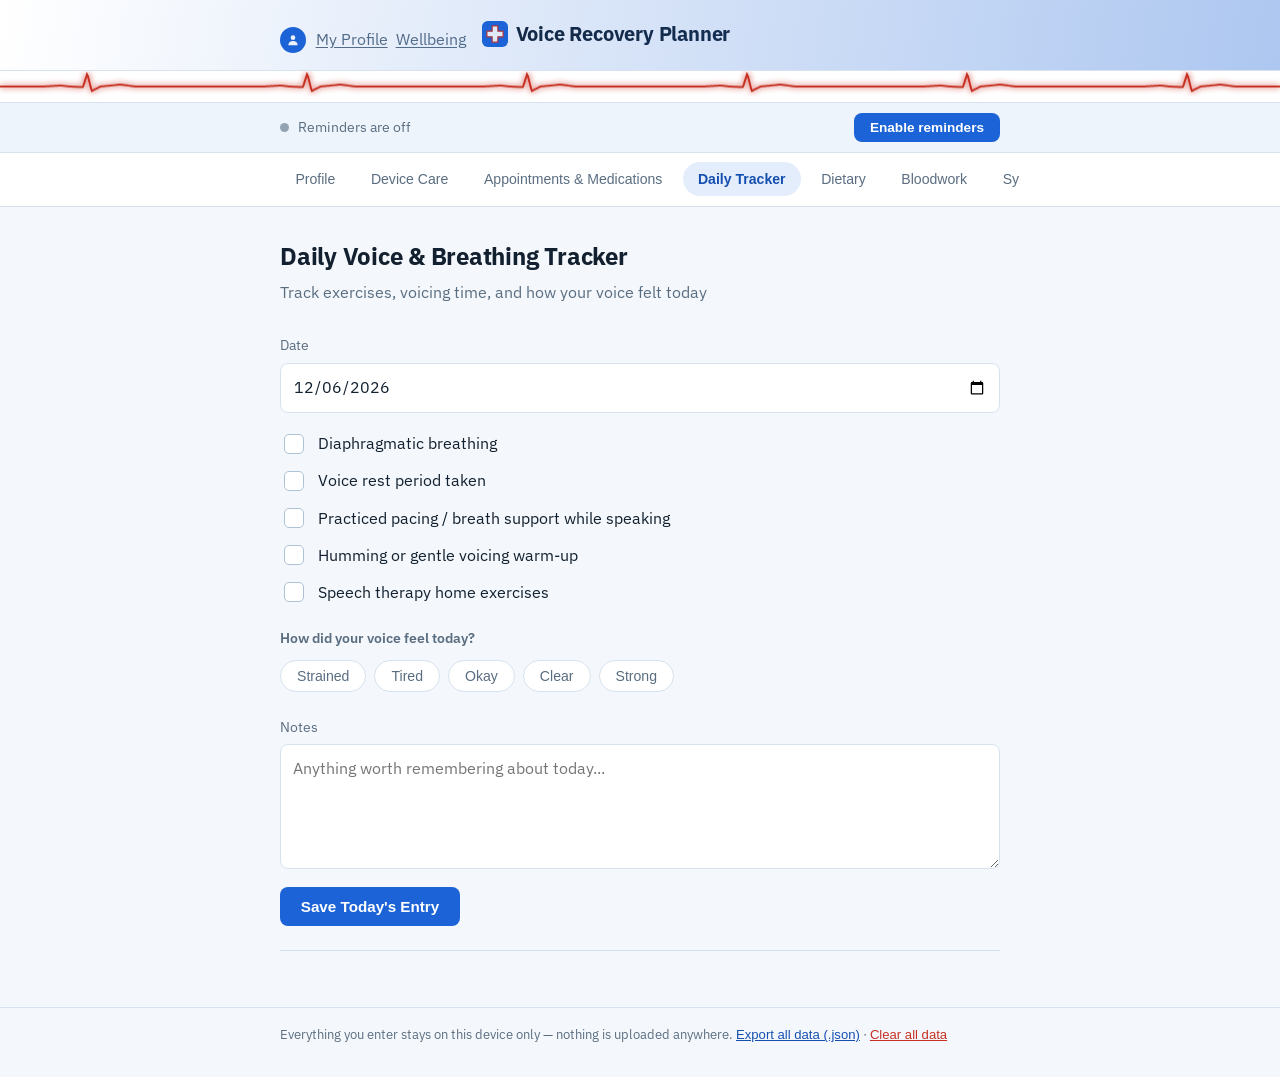
==== commit afa3fc1e: "Combine Appointments and Medications into one tab Mirrors the same change in the standalone voice-re" ====
--- a/voice-recovery-planner/index.html
+++ b/voice-recovery-planner/index.html
@@ -9,7 +9,7 @@
 <link rel="preconnect" href="https://fonts.googleapis.com">
 <link rel="preconnect" href="https://fonts.gstatic.com" crossorigin>
 <link href="https://fonts.googleapis.com/css2?family=IBM+Plex+Mono:wght@400;500;600&family=IBM+Plex+Sans:wght@400;500;600;700&display=swap" rel="stylesheet">
-<link rel="stylesheet" href="style.css?v=16">
+<link rel="stylesheet" href="style.css?v=17">
 </head>
 <body>
 
@@ -53,8 +53,7 @@
   <div class="wrap tabs-scroll">
     <button class="tab" data-tab="profile">Profile</button>
     <button class="tab" data-tab="device">Device Care</button>
-    <button class="tab" data-tab="appointments">Appointments</button>
-    <button class="tab" data-tab="medications">Medications</button>
+    <button class="tab" data-tab="appointments">Appointments &amp; Medications</button>
     <button class="tab active" data-tab="daily">Daily Tracker</button>
     <button class="tab" data-tab="dietary">Dietary</button>
     <button class="tab" data-tab="bloodwork">Bloodwork</button>
@@ -252,21 +251,19 @@
     <button class="add-row-btn" data-add="bloodwork">+ Add result</button>
   </section>
 
-  <!-- APPOINTMENTS -->
+  <!-- APPOINTMENTS & MEDICATIONS -->
   <section id="appointments" class="panel">
-    <h2>Appointment Tracker</h2>
-    <p class="subtitle">ENT, oncology, speech-language pathology, and primary care</p>
+    <h2>Appointments &amp; Medications</h2>
+    <p class="subtitle">ENT, oncology, speech-language pathology, and primary care — plus what you take, when, and any side effects</p>
+
+    <h3>Appointments</h3>
     <table class="log-table" id="appointments-table">
       <thead><tr><th>Date</th><th>Provider / Type</th><th>Reason</th><th>Follow-up?</th><th></th></tr></thead>
       <tbody></tbody>
     </table>
     <button class="add-row-btn" data-add="appointments">+ Add appointment</button>
-  </section>
-
-  <!-- MEDICATIONS -->
-  <section id="medications" class="panel">
-    <h2>Medication Log</h2>
-    <p class="subtitle">Track what you take, when, and any side effects</p>
+
+    <h3>Medications</h3>
     <table class="log-table" id="medications-table">
       <thead><tr><th>Medication</th><th>Dose</th><th>Time</th><th>Taken</th><th>Notes</th><th></th></tr></thead>
       <tbody></tbody>
--- a/voice-recovery-planner/style.css
+++ b/voice-recovery-planner/style.css
@@ -286,6 +286,17 @@
   max-width: 46ch;
 }
 
+.panel h3 {
+  margin: 1.75rem 0 0.9rem;
+  font-size: 1.1rem;
+  font-weight: 600;
+  color: var(--ink);
+}
+
+.panel h3:first-of-type {
+  margin-top: 0;
+}
+
 .field-optional {
   font-weight: 400;
   color: var(--ink-faint);
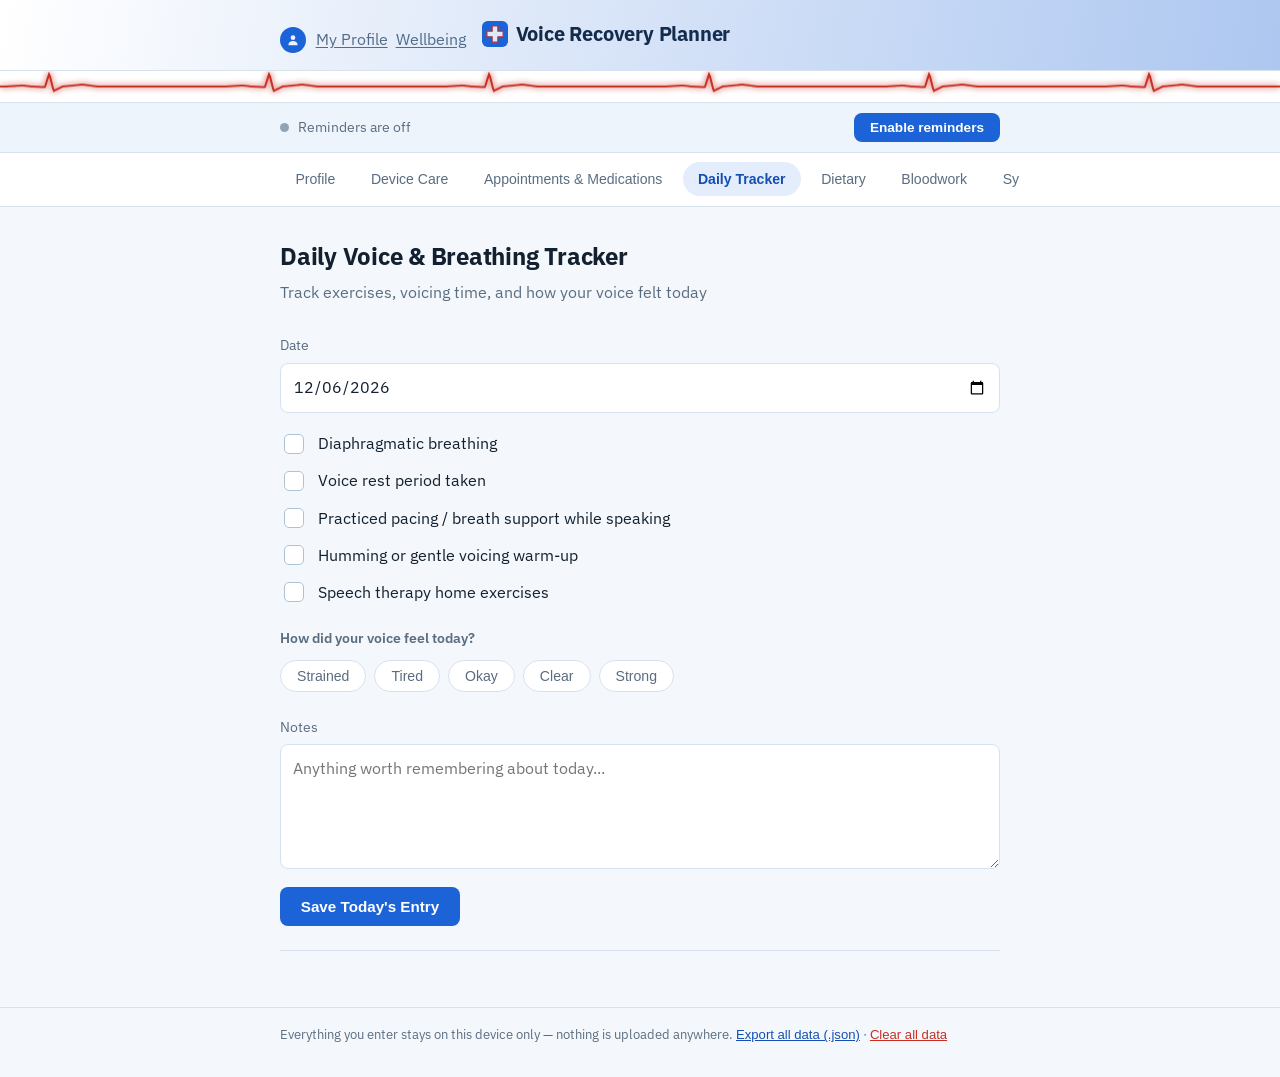
==== commit e2296834: "Fix table overflow and add a scroll hint to the tab bar Mirrors the same change in the standalone vo" ====
--- a/voice-recovery-planner/index.html
+++ b/voice-recovery-planner/index.html
@@ -9,7 +9,7 @@
 <link rel="preconnect" href="https://fonts.googleapis.com">
 <link rel="preconnect" href="https://fonts.gstatic.com" crossorigin>
 <link href="https://fonts.googleapis.com/css2?family=IBM+Plex+Mono:wght@400;500;600&family=IBM+Plex+Sans:wght@400;500;600;700&display=swap" rel="stylesheet">
-<link rel="stylesheet" href="style.css?v=17">
+<link rel="stylesheet" href="style.css?v=18">
 </head>
 <body>
 
@@ -244,10 +244,12 @@
       <label><input type="checkbox" data-key="bloodwork-renal"> Creatinine / eGFR / BUN (kidney/renal function)</label>
       <label><input type="checkbox" data-key="bloodwork-electrolytes"> Potassium / Sodium</label>
     </div>
-    <table class="log-table" id="bloodwork-table">
-      <thead><tr><th>Date</th><th>Test</th><th>Result</th><th>Normal range</th><th>Notes</th><th></th></tr></thead>
-      <tbody></tbody>
-    </table>
+    <div class="table-scroll">
+      <table class="log-table" id="bloodwork-table">
+        <thead><tr><th>Date</th><th>Test</th><th>Result</th><th>Normal range</th><th>Notes</th><th></th></tr></thead>
+        <tbody></tbody>
+      </table>
+    </div>
     <button class="add-row-btn" data-add="bloodwork">+ Add result</button>
   </section>
 
@@ -257,17 +259,21 @@
     <p class="subtitle">ENT, oncology, speech-language pathology, and primary care — plus what you take, when, and any side effects</p>
 
     <h3>Appointments</h3>
-    <table class="log-table" id="appointments-table">
-      <thead><tr><th>Date</th><th>Provider / Type</th><th>Reason</th><th>Follow-up?</th><th></th></tr></thead>
-      <tbody></tbody>
-    </table>
+    <div class="table-scroll">
+      <table class="log-table" id="appointments-table">
+        <thead><tr><th>Date</th><th>Provider / Type</th><th>Reason</th><th>Follow-up?</th><th></th></tr></thead>
+        <tbody></tbody>
+      </table>
+    </div>
     <button class="add-row-btn" data-add="appointments">+ Add appointment</button>
 
     <h3>Medications</h3>
-    <table class="log-table" id="medications-table">
-      <thead><tr><th>Medication</th><th>Dose</th><th>Time</th><th>Taken</th><th>Notes</th><th></th></tr></thead>
-      <tbody></tbody>
-    </table>
+    <div class="table-scroll">
+      <table class="log-table" id="medications-table">
+        <thead><tr><th>Medication</th><th>Dose</th><th>Time</th><th>Taken</th><th>Notes</th><th></th></tr></thead>
+        <tbody></tbody>
+      </table>
+    </div>
     <button class="add-row-btn" data-add="medications">+ Add medication</button>
   </section>
 
--- a/voice-recovery-planner/style.css
+++ b/voice-recovery-planner/style.css
@@ -231,11 +231,34 @@
   z-index: 5;
 }
 
+.tabs::after {
+  content: "";
+  position: absolute;
+  top: 0;
+  right: 0;
+  bottom: 0;
+  width: 28px;
+  background: linear-gradient(to right, transparent, var(--panel));
+  pointer-events: none;
+}
+
 .tabs-scroll {
   display: flex;
   gap: 0.3rem;
   overflow-x: auto;
   padding: 0.6rem 1.25rem;
+  position: relative;
+}
+
+/* ---------- wide-content scroll wrappers ---------- */
+
+.table-scroll {
+  overflow-x: auto;
+  margin-bottom: 1rem;
+}
+
+.table-scroll table.log-table {
+  margin-bottom: 0;
 }
 
 .tab {
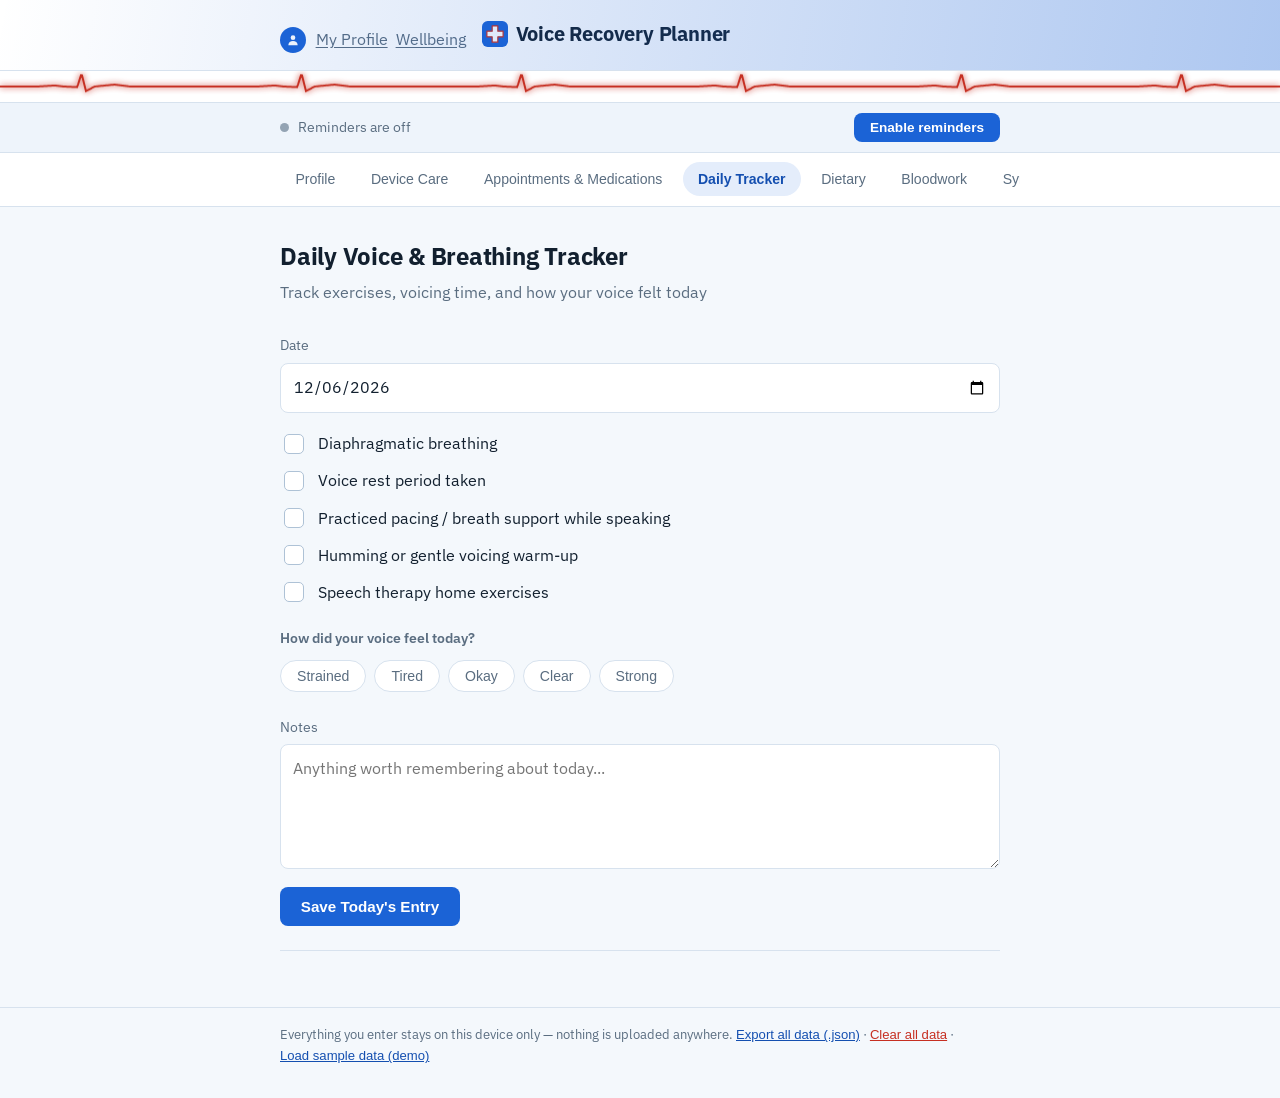
==== commit 68696524: "Add sample-data demo loader and TSH to Bloodwork Mirrors the same change in the standalone voice-rec" ====
--- a/voice-recovery-planner/index.html
+++ b/voice-recovery-planner/index.html
@@ -233,7 +233,7 @@
   <!-- BLOODWORK -->
   <section id="bloodwork" class="panel">
     <h2>Bloodwork Tracking</h2>
-    <p class="subtitle">Focused on anemia and vitamin/mineral/kidney (renal) function</p>
+    <p class="subtitle">Focused on anemia, thyroid, and vitamin/mineral/kidney (renal) function</p>
     <p class="field-label">Common tests worth asking your doctor about</p>
     <div class="checklist" id="bloodwork-checklist">
       <label><input type="checkbox" data-key="bloodwork-hgb"> Hemoglobin / Hematocrit (anemia)</label>
@@ -241,6 +241,7 @@
       <label><input type="checkbox" data-key="bloodwork-b12"> Vitamin B12 / Folate</label>
       <label><input type="checkbox" data-key="bloodwork-vitd"> Vitamin D</label>
       <label><input type="checkbox" data-key="bloodwork-calcmag"> Calcium / Magnesium / Zinc</label>
+      <label><input type="checkbox" data-key="bloodwork-tsh"> Thyroid function (TSH)</label>
       <label><input type="checkbox" data-key="bloodwork-renal"> Creatinine / eGFR / BUN (kidney/renal function)</label>
       <label><input type="checkbox" data-key="bloodwork-electrolytes"> Potassium / Sodium</label>
     </div>
@@ -477,11 +478,13 @@
   <div class="wrap">
     <p>Everything you enter stays on this device only — nothing is uploaded anywhere.
       <button id="export-btn" class="link-btn">Export all data (.json)</button> ·
-      <button id="clear-btn" class="link-btn danger">Clear all data</button>
+      <button id="clear-btn" class="link-btn danger">Clear all data</button> ·
+      <button id="sample-data-btn" class="link-btn">Load sample data (demo)</button>
     </p>
   </div>
 </footer>
 
+<script src="sample-data.js"></script>
 <script src="ecg.js"></script>
 <script src="reminders.js"></script>
 <script src="app.js"></script>
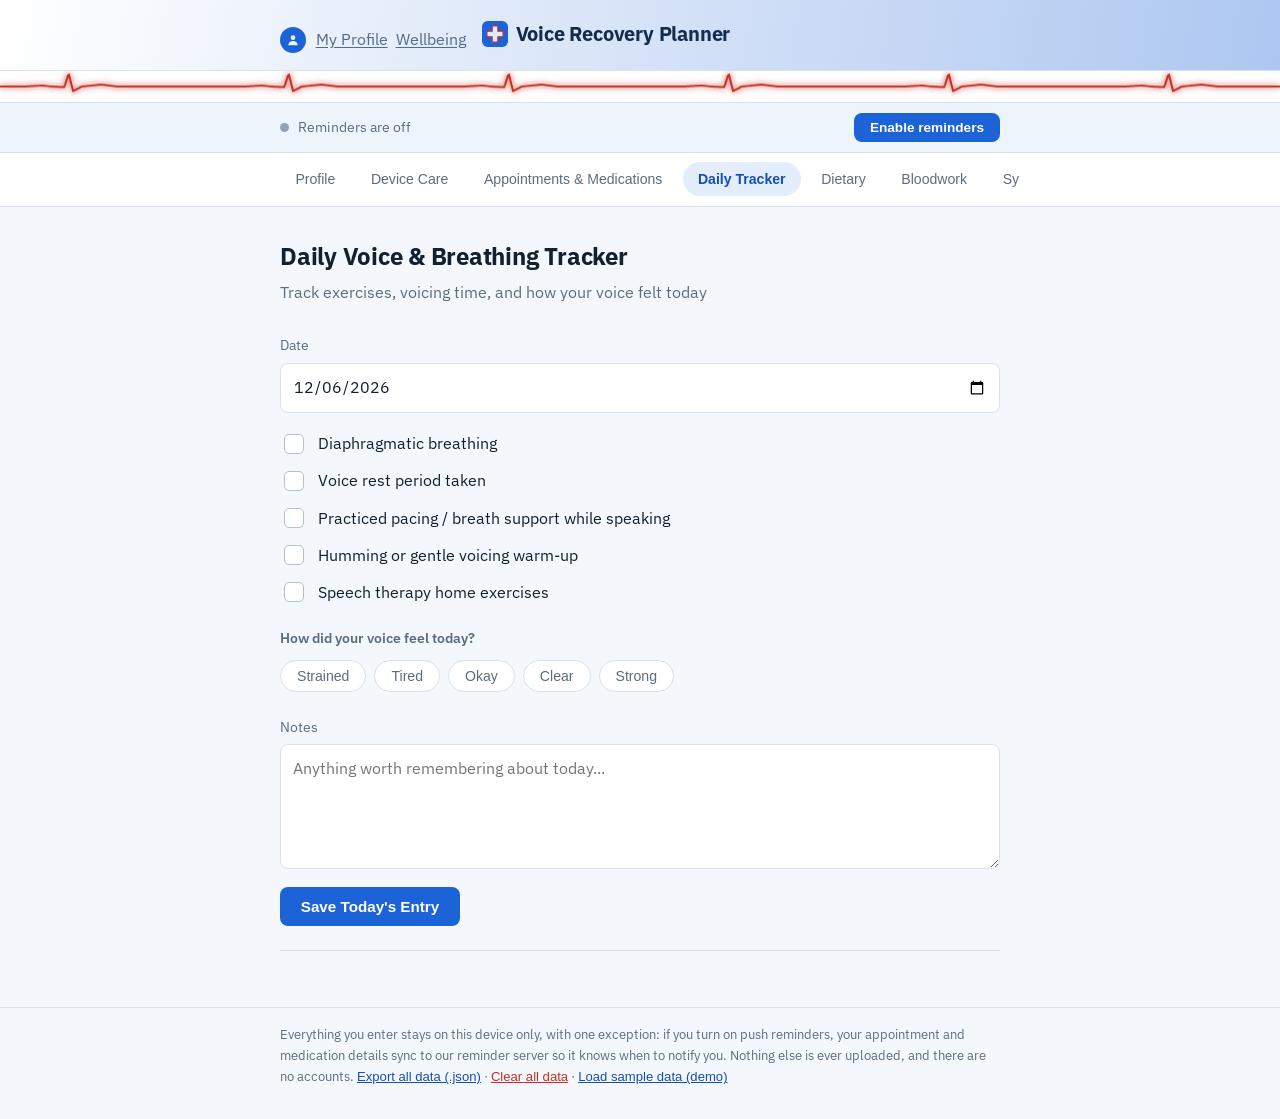
==== commit 780ee47b: "Accurately disclose reminder data sync instead of claiming fully local Mirrors the same change in th" ====
--- a/voice-recovery-planner/index.html
+++ b/voice-recovery-planner/index.html
@@ -476,7 +476,9 @@
 
 <footer class="app-footer">
   <div class="wrap">
-    <p>Everything you enter stays on this device only — nothing is uploaded anywhere.
+    <p>Everything you enter stays on this device only, with one exception: if you turn on push
+      reminders, your appointment and medication details sync to our reminder server so it knows
+      when to notify you. Nothing else is ever uploaded, and there are no accounts.
       <button id="export-btn" class="link-btn">Export all data (.json)</button> ·
       <button id="clear-btn" class="link-btn danger">Clear all data</button> ·
       <button id="sample-data-btn" class="link-btn">Load sample data (demo)</button>
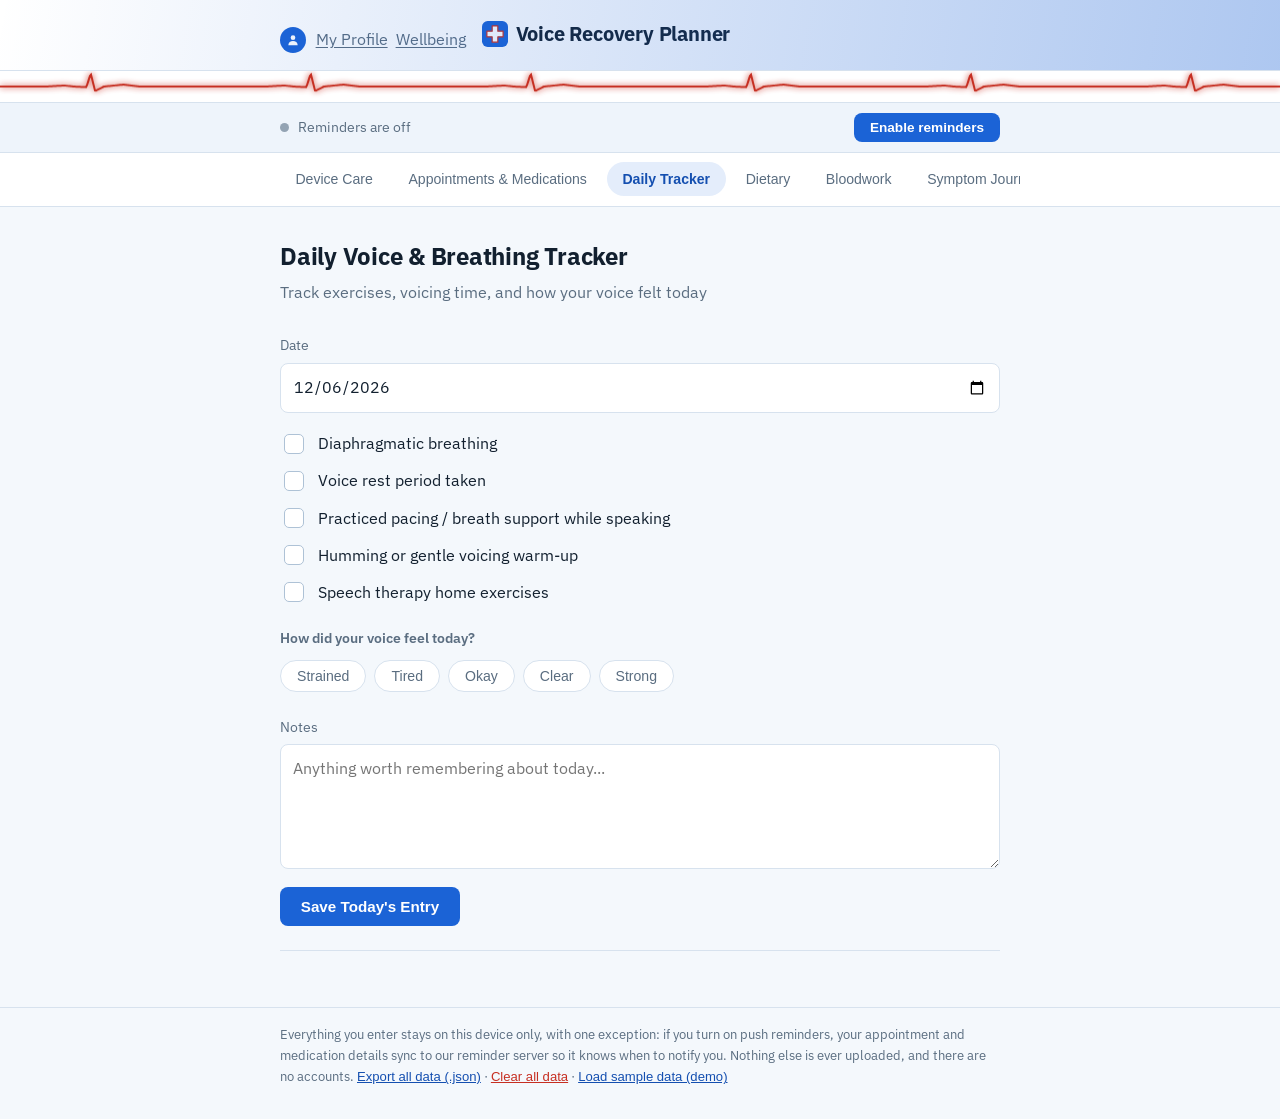
==== commit 1403762e: "Hide Profile from the tab scroll menu Mirrors the same change in the standalone voice-recovery-plann" ====
--- a/voice-recovery-planner/index.html
+++ b/voice-recovery-planner/index.html
@@ -51,7 +51,7 @@
 
 <nav class="tabs">
   <div class="wrap tabs-scroll">
-    <button class="tab" data-tab="profile">Profile</button>
+    <button class="tab tab-hidden" data-tab="profile">Profile</button>
     <button class="tab" data-tab="device">Device Care</button>
     <button class="tab" data-tab="appointments">Appointments &amp; Medications</button>
     <button class="tab active" data-tab="daily">Daily Tracker</button>
--- a/voice-recovery-planner/style.css
+++ b/voice-recovery-planner/style.css
@@ -280,6 +280,10 @@
   background: var(--panel-raised);
 }
 
+.tab-hidden {
+  display: none;
+}
+
 .tab.active {
   background: var(--accent-soft);
   color: var(--accent-strong);
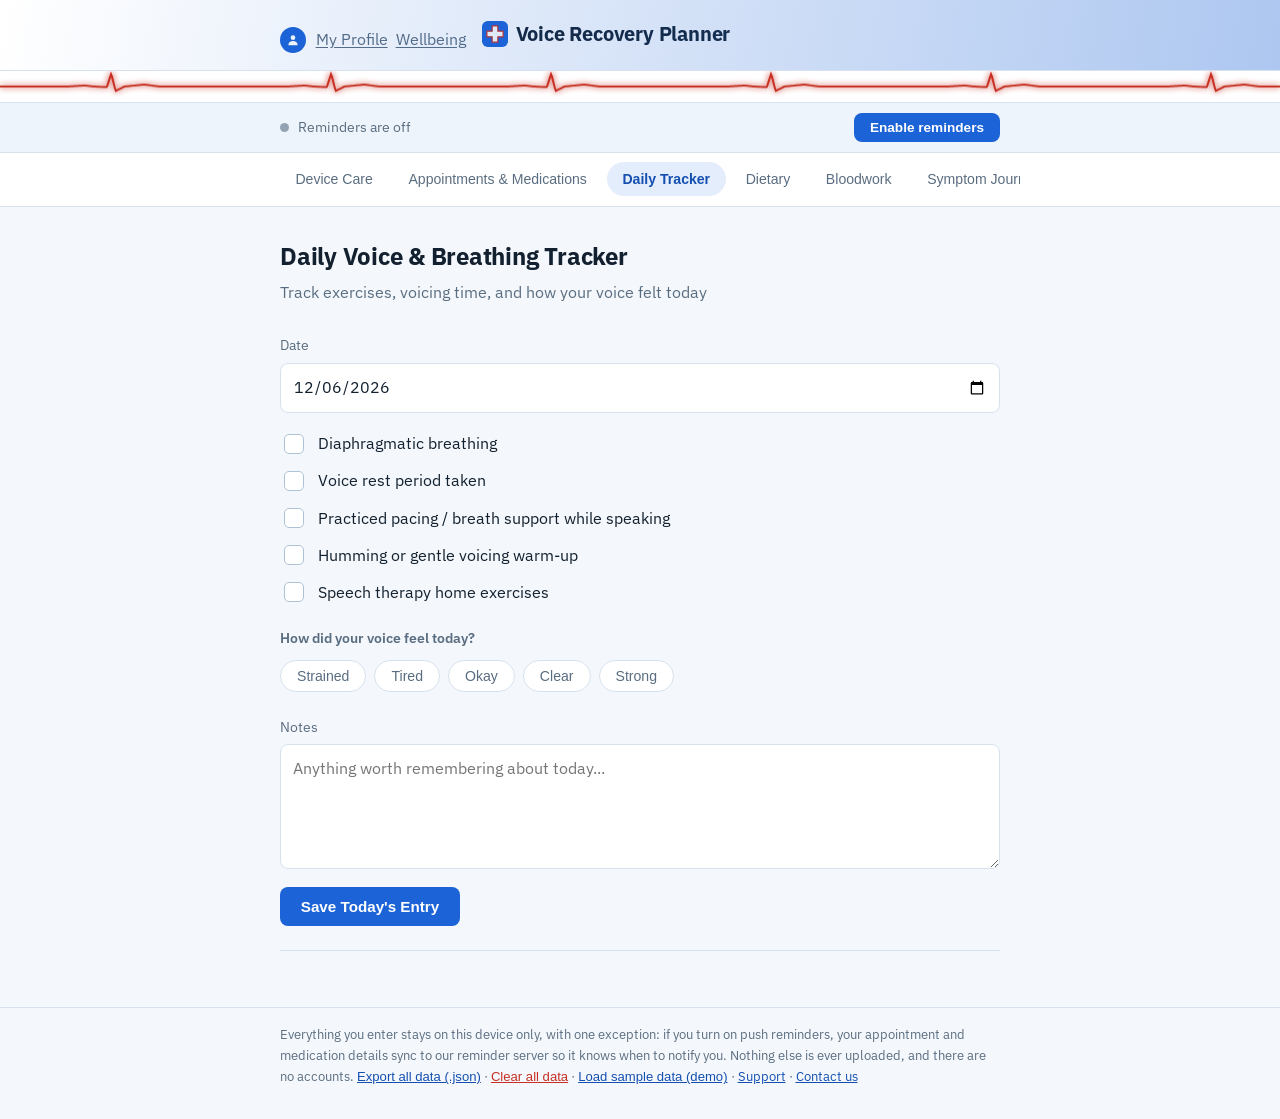
==== commit c2fd1fec: "Add Support and Contact us mailto links to the footer Mirrors the same change in the standalone voic" ====
--- a/voice-recovery-planner/index.html
+++ b/voice-recovery-planner/index.html
@@ -481,7 +481,9 @@
       when to notify you. Nothing else is ever uploaded, and there are no accounts.
       <button id="export-btn" class="link-btn">Export all data (.json)</button> ·
       <button id="clear-btn" class="link-btn danger">Clear all data</button> ·
-      <button id="sample-data-btn" class="link-btn">Load sample data (demo)</button>
+      <button id="sample-data-btn" class="link-btn">Load sample data (demo)</button> ·
+      <a class="link-btn" href="mailto:supaflux5@gmail.com">Support</a> ·
+      <a class="link-btn" href="mailto:benwatsonvideo@gmail.com">Contact us</a>
     </p>
   </div>
 </footer>
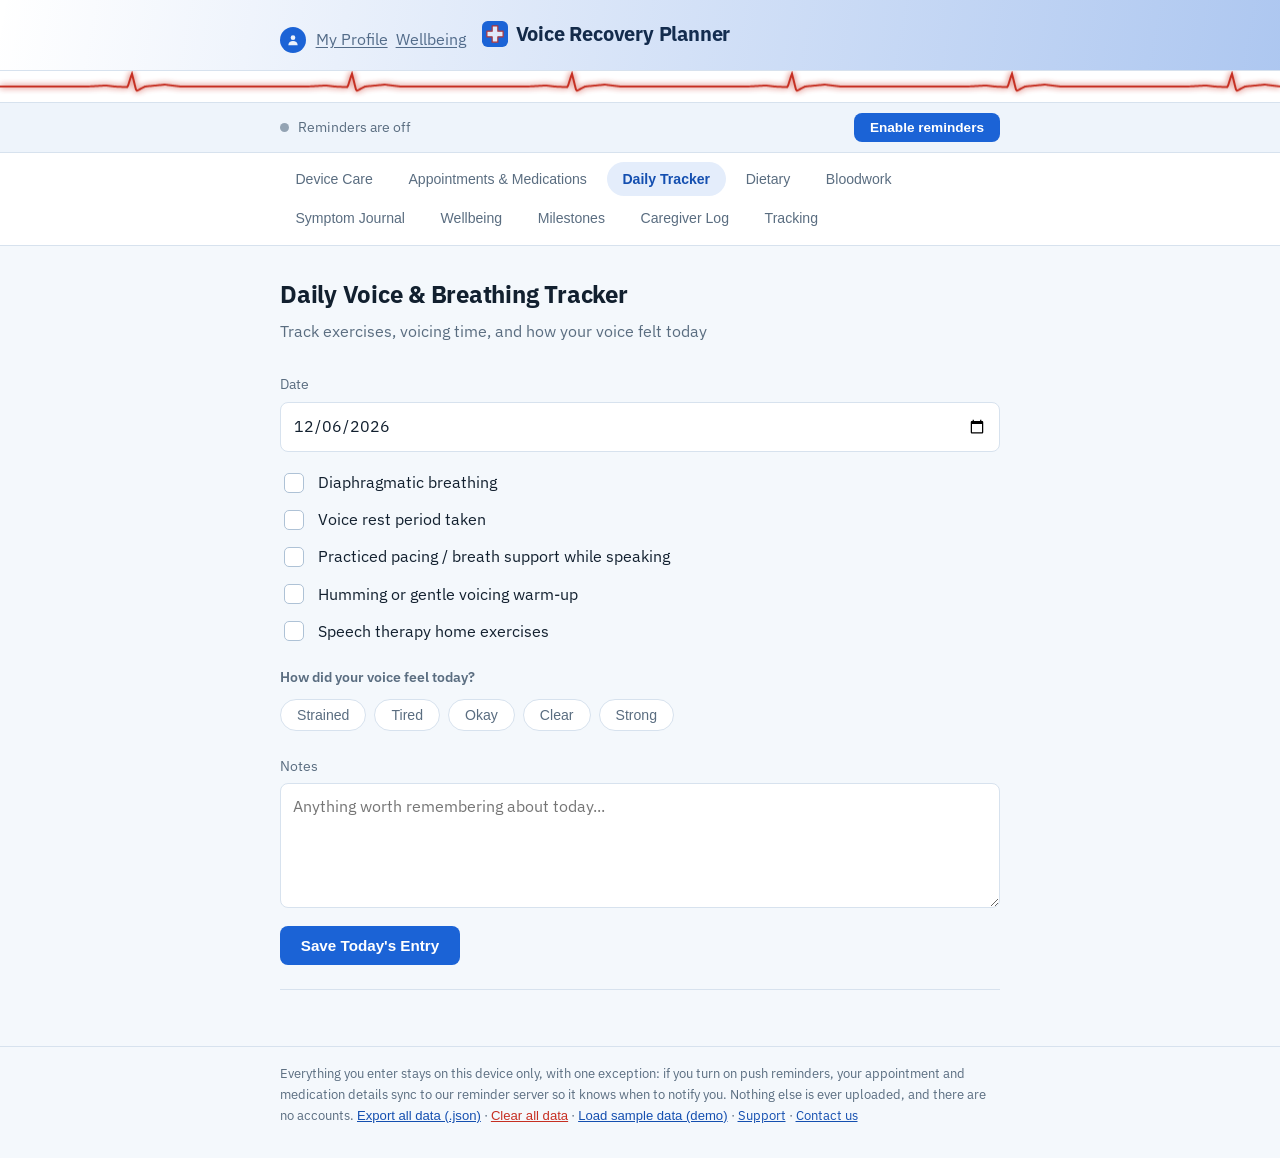
==== commit 55c6b509: "Wrap tab bar onto multiple rows on desktop widths Tabs were clipped by horizontal scroll at normal d" ====
--- a/voice-recovery-planner/index.html
+++ b/voice-recovery-planner/index.html
@@ -9,7 +9,7 @@
 <link rel="preconnect" href="https://fonts.googleapis.com">
 <link rel="preconnect" href="https://fonts.gstatic.com" crossorigin>
 <link href="https://fonts.googleapis.com/css2?family=IBM+Plex+Mono:wght@400;500;600&family=IBM+Plex+Sans:wght@400;500;600;700&display=swap" rel="stylesheet">
-<link rel="stylesheet" href="style.css?v=18">
+<link rel="stylesheet" href="style.css?v=19">
 </head>
 <body>
 
--- a/voice-recovery-planner/style.css
+++ b/voice-recovery-planner/style.css
@@ -284,6 +284,19 @@
   display: none;
 }
 
+/* On wider screens there's no reason to hide tabs behind a horizontal
+   scroll — wrap them onto a second row so every tab stays visible and
+   discoverable without a scroll gesture. */
+@media (min-width: 640px) {
+  .tabs::after {
+    display: none;
+  }
+  .tabs-scroll {
+    flex-wrap: wrap;
+    overflow-x: visible;
+  }
+}
+
 .tab.active {
   background: var(--accent-soft);
   color: var(--accent-strong);
